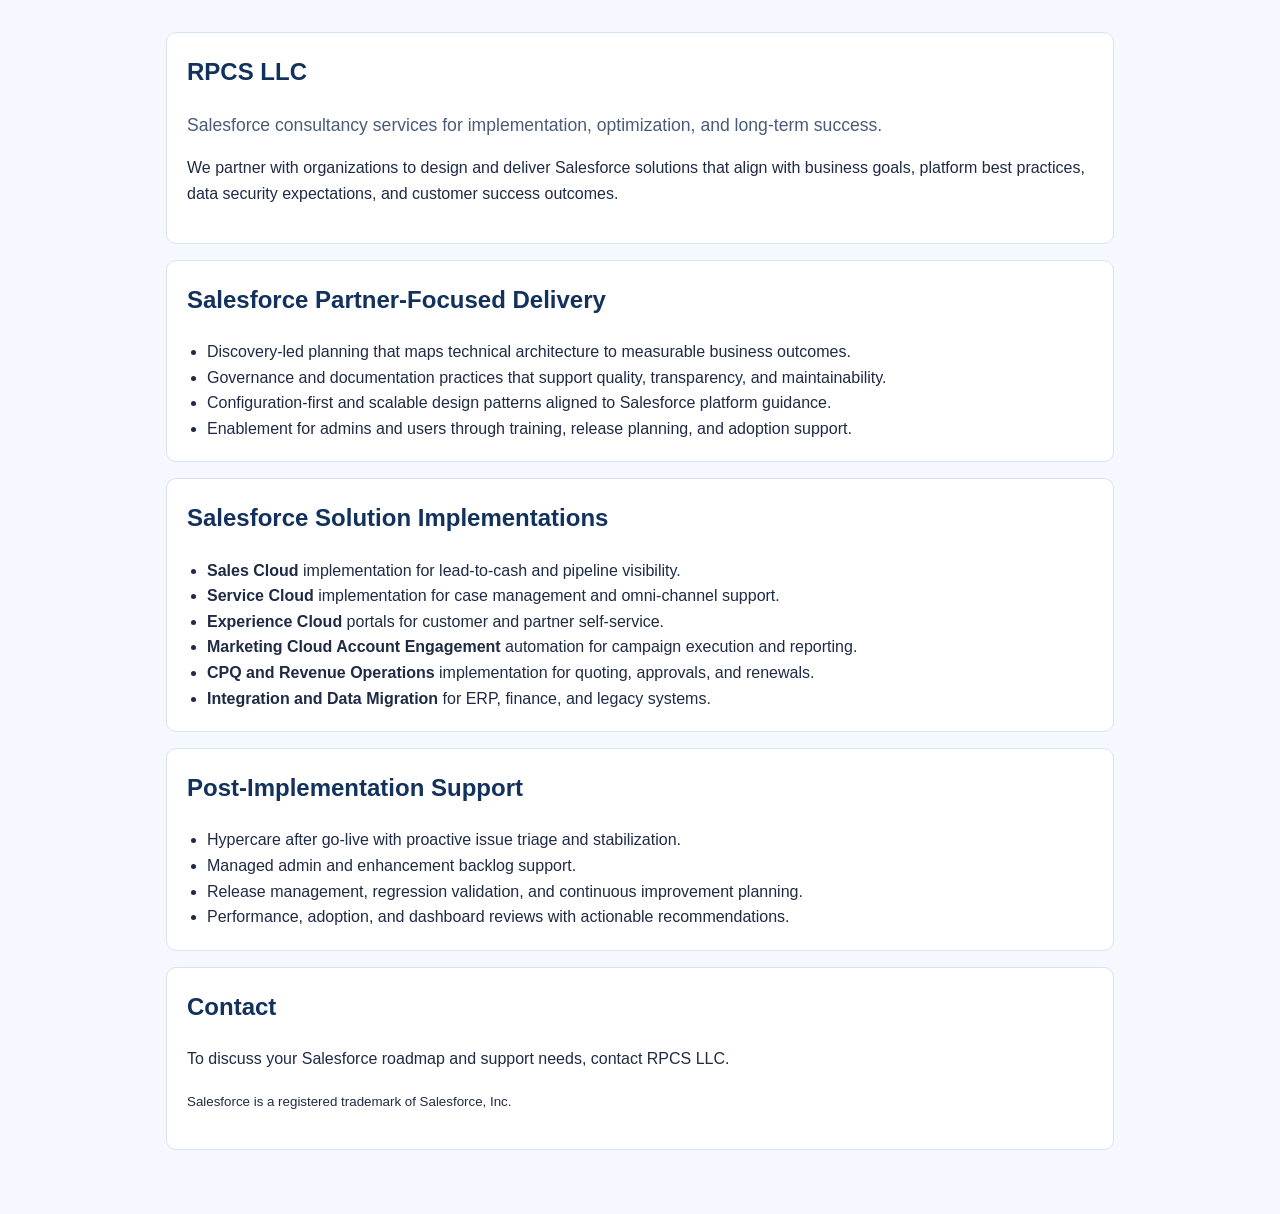
==== index.html @ acc28beb "feat: add Salesforce consultancy homepage" ====
<!doctype html>
<html lang="en">
<head>
  <meta charset="utf-8" />
  <meta name="viewport" content="width=device-width, initial-scale=1" />
  <title>RPCS LLC | Salesforce Consultancy</title>
  <meta
    name="description"
    content="RPCS LLC provides Salesforce consulting, implementation, and post-implementation support services."
  />
  <style>
    :root {
      color-scheme: light;
      --bg: #f5f8ff;
      --card: #ffffff;
      --text: #1f2a44;
      --accent: #0070d2;
      --muted: #4a5b78;
      --border: #d8e2f5;
    }

    * {
      box-sizing: border-box;
    }

    body {
      margin: 0;
      font-family: Arial, Helvetica, sans-serif;
      background: var(--bg);
      color: var(--text);
      line-height: 1.6;
    }

    main {
      max-width: 980px;
      margin: 0 auto;
      padding: 2rem 1rem 3rem;
    }

    .card {
      background: var(--card);
      border: 1px solid var(--border);
      border-radius: 10px;
      padding: 1.25rem;
      margin-bottom: 1rem;
    }

    h1,
    h2 {
      margin-top: 0;
      color: #12315d;
    }

    .tagline {
      margin: 0.5rem 0 0;
      color: var(--muted);
      font-size: 1.1rem;
    }

    ul {
      margin: 0.5rem 0 0;
      padding-left: 1.25rem;
    }

    a {
      color: var(--accent);
    }
  </style>
</head>
<body>
  <main>
    <section class="card">
      <h1>RPCS LLC</h1>
      <p class="tagline">Salesforce consultancy services for implementation, optimization, and long-term success.</p>
      <p>
        We partner with organizations to design and deliver Salesforce solutions that align with business goals,
        platform best practices, data security expectations, and customer success outcomes.
      </p>
    </section>

    <section class="card" aria-labelledby="partner-standards">
      <h2 id="partner-standards">Salesforce Partner-Focused Delivery</h2>
      <ul>
        <li>Discovery-led planning that maps technical architecture to measurable business outcomes.</li>
        <li>Governance and documentation practices that support quality, transparency, and maintainability.</li>
        <li>Configuration-first and scalable design patterns aligned to Salesforce platform guidance.</li>
        <li>Enablement for admins and users through training, release planning, and adoption support.</li>
      </ul>
    </section>

    <section class="card" aria-labelledby="solutions">
      <h2 id="solutions">Salesforce Solution Implementations</h2>
      <ul>
        <li><strong>Sales Cloud</strong> implementation for lead-to-cash and pipeline visibility.</li>
        <li><strong>Service Cloud</strong> implementation for case management and omni-channel support.</li>
        <li><strong>Experience Cloud</strong> portals for customer and partner self-service.</li>
        <li><strong>Marketing Cloud Account Engagement</strong> automation for campaign execution and reporting.</li>
        <li><strong>CPQ and Revenue Operations</strong> implementation for quoting, approvals, and renewals.</li>
        <li><strong>Integration and Data Migration</strong> for ERP, finance, and legacy systems.</li>
      </ul>
    </section>

    <section class="card" aria-labelledby="post-support">
      <h2 id="post-support">Post-Implementation Support</h2>
      <ul>
        <li>Hypercare after go-live with proactive issue triage and stabilization.</li>
        <li>Managed admin and enhancement backlog support.</li>
        <li>Release management, regression validation, and continuous improvement planning.</li>
        <li>Performance, adoption, and dashboard reviews with actionable recommendations.</li>
      </ul>
    </section>

    <section class="card">
      <h2>Contact</h2>
      <p>
        To discuss your Salesforce roadmap and support needs, contact RPCS LLC.
      </p>
      <p>
        <small>Salesforce is a registered trademark of Salesforce, Inc.</small>
      </p>
    </section>
  </main>
</body>
</html>
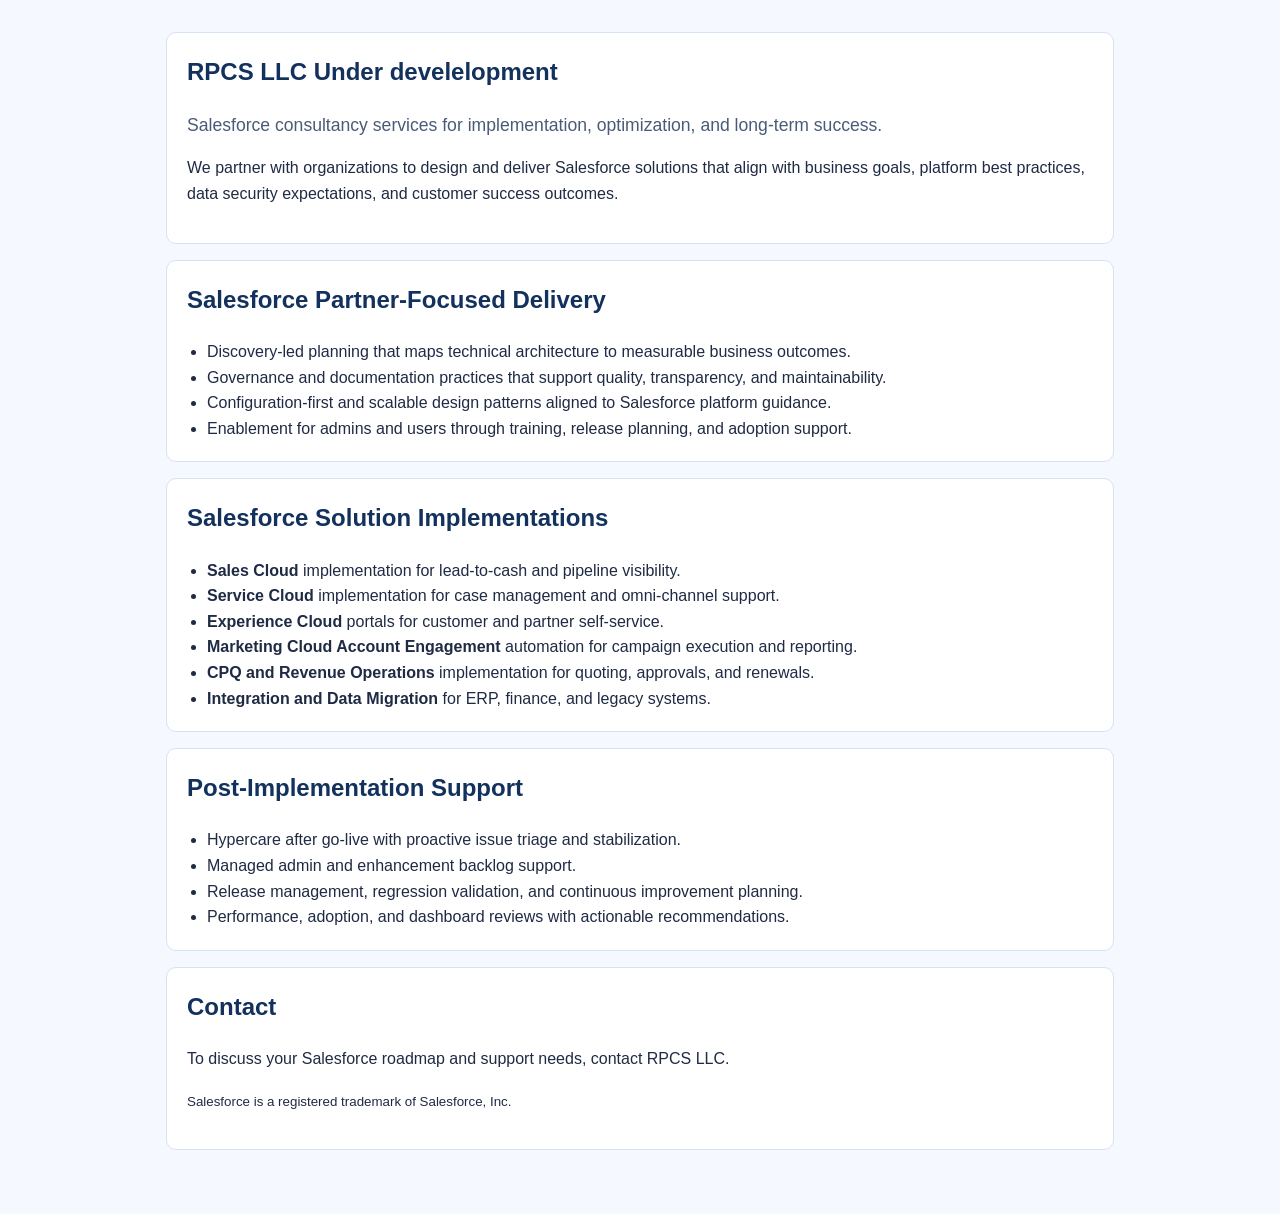
==== commit 53fe1424: "testing connection" ====
--- a/index.html
+++ b/index.html
@@ -70,7 +70,7 @@
 <body>
   <main>
     <section class="card">
-      <h1>RPCS LLC</h1>
+      <h1>RPCS LLC Under develelopment</h1>
       <p class="tagline">Salesforce consultancy services for implementation, optimization, and long-term success.</p>
       <p>
         We partner with organizations to design and deliver Salesforce solutions that align with business goals,
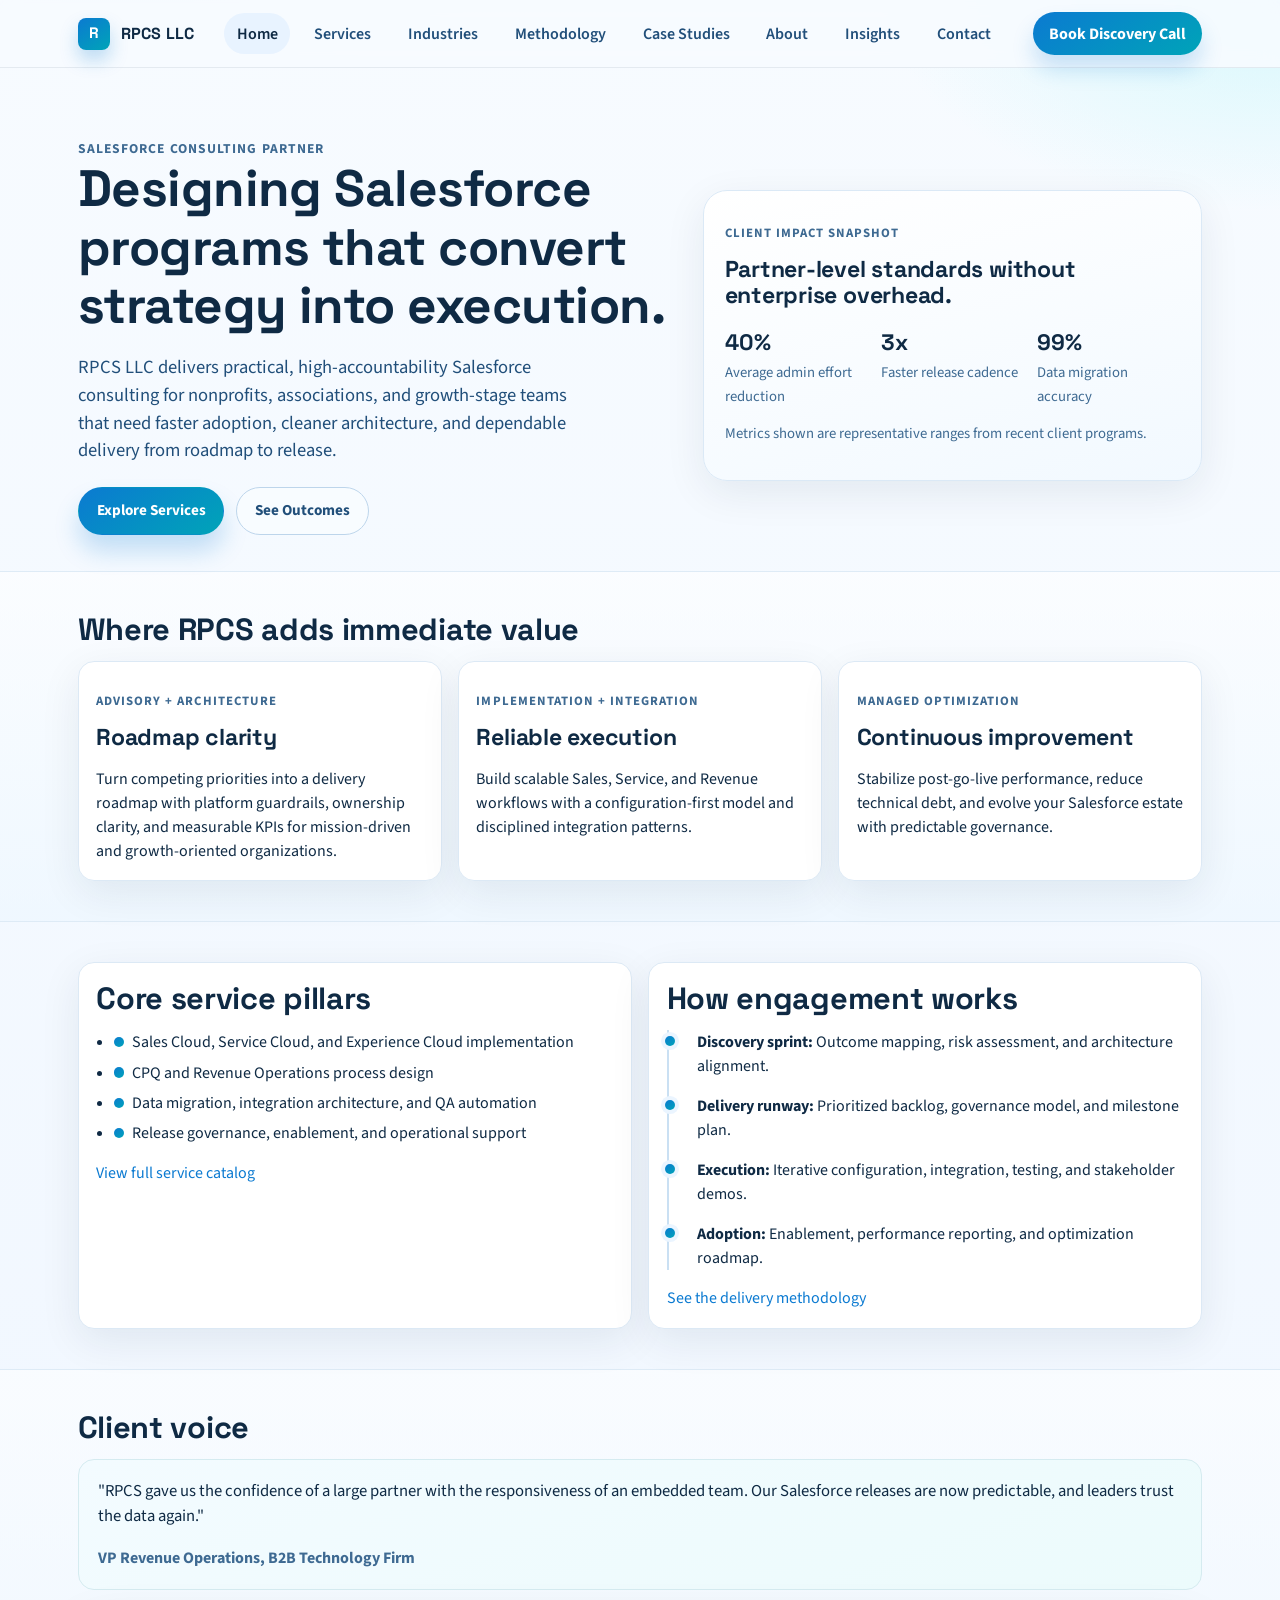
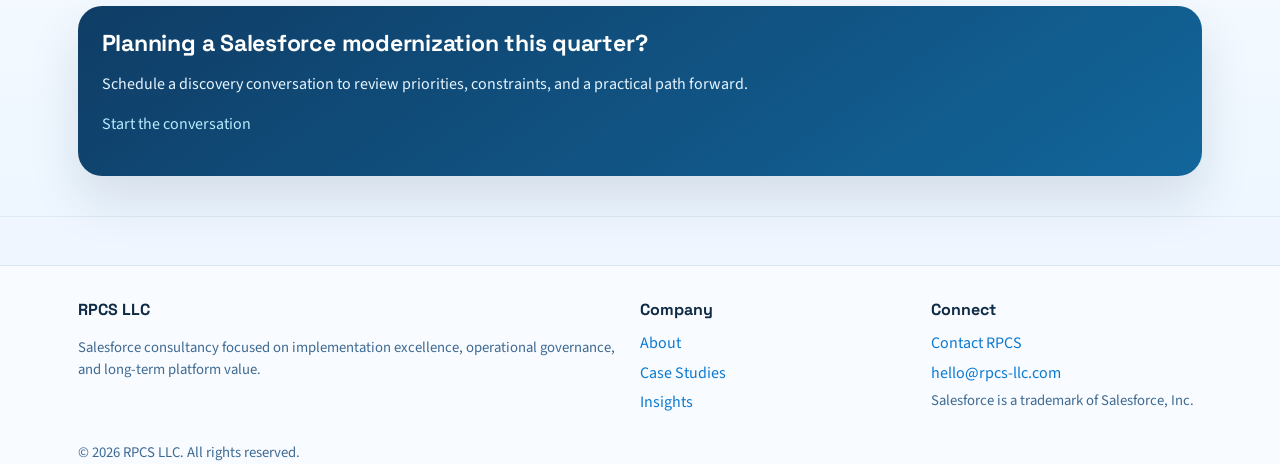
==== commit 3c7cb4b8: "initial changes and updating primary sectors." ====
--- a/index.html
+++ b/index.html
@@ -3,122 +3,161 @@
 <head>
   <meta charset="utf-8" />
   <meta name="viewport" content="width=device-width, initial-scale=1" />
-  <title>RPCS LLC | Salesforce Consultancy</title>
-  <meta
-    name="description"
-    content="RPCS LLC provides Salesforce consulting, implementation, and post-implementation support services."
-  />
-  <style>
-    :root {
-      color-scheme: light;
-      --bg: #f5f8ff;
-      --card: #ffffff;
-      --text: #1f2a44;
-      --accent: #0070d2;
-      --muted: #4a5b78;
-      --border: #d8e2f5;
-    }
-
-    * {
-      box-sizing: border-box;
-    }
-
-    body {
-      margin: 0;
-      font-family: Arial, Helvetica, sans-serif;
-      background: var(--bg);
-      color: var(--text);
-      line-height: 1.6;
-    }
-
-    main {
-      max-width: 980px;
-      margin: 0 auto;
-      padding: 2rem 1rem 3rem;
-    }
-
-    .card {
-      background: var(--card);
-      border: 1px solid var(--border);
-      border-radius: 10px;
-      padding: 1.25rem;
-      margin-bottom: 1rem;
-    }
-
-    h1,
-    h2 {
-      margin-top: 0;
-      color: #12315d;
-    }
-
-    .tagline {
-      margin: 0.5rem 0 0;
-      color: var(--muted);
-      font-size: 1.1rem;
-    }
-
-    ul {
-      margin: 0.5rem 0 0;
-      padding-left: 1.25rem;
-    }
-
-    a {
-      color: var(--accent);
-    }
-  </style>
+  <title>RPCS LLC | Salesforce Consulting Partner</title>
+  <meta name="description" content="RPCS LLC helps nonprofits, associations, and growth-stage teams implement, optimize, and scale Salesforce with accountable delivery and measurable business outcomes." />
+  <link rel="preconnect" href="https://fonts.googleapis.com" />
+  <link rel="preconnect" href="https://fonts.gstatic.com" crossorigin />
+  <link href="https://fonts.googleapis.com/css2?family=Source+Sans+3:wght@400;600;700&family=Space+Grotesk:wght@500;700&display=swap" rel="stylesheet" />
+  <link rel="stylesheet" href="assets/styles.css" />
 </head>
 <body>
+  <header class="site-header">
+    <div class="header-wrap">
+      <a class="brand" href="index.html" aria-label="RPCS home">
+        <span class="brand-mark">R</span>
+        <span>RPCS LLC</span>
+      </a>
+      <button class="nav-toggle" type="button" aria-label="Toggle menu" aria-expanded="false" data-nav-toggle>☰</button>
+      <nav class="main-nav" data-main-nav aria-label="Primary">
+        <ul>
+          <li><a href="index.html" data-nav-link>Home</a></li>
+          <li><a href="services.html" data-nav-link>Services</a></li>
+          <li><a href="industries.html" data-nav-link>Industries</a></li>
+          <li><a href="methodology.html" data-nav-link>Methodology</a></li>
+          <li><a href="case-studies.html" data-nav-link>Case Studies</a></li>
+          <li><a href="about.html" data-nav-link>About</a></li>
+          <li><a href="insights.html" data-nav-link>Insights</a></li>
+          <li><a href="contact.html" data-nav-link>Contact</a></li>
+        </ul>
+      </nav>
+      <a class="header-cta" href="contact.html">Book Discovery Call</a>
+    </div>
+  </header>
+
   <main>
-    <section class="card">
-      <h1>RPCS LLC Under develelopment</h1>
-      <p class="tagline">Salesforce consultancy services for implementation, optimization, and long-term success.</p>
-      <p>
-        We partner with organizations to design and deliver Salesforce solutions that align with business goals,
-        platform best practices, data security expectations, and customer success outcomes.
-      </p>
+    <section class="hero">
+      <div class="container hero-grid">
+        <div class="reveal">
+          <span class="eyebrow">Salesforce Consulting Partner</span>
+          <h1>Designing Salesforce programs that convert strategy into execution.</h1>
+          <p class="lead">RPCS LLC delivers practical, high-accountability Salesforce consulting for nonprofits, associations, and growth-stage teams that need faster adoption, cleaner architecture, and dependable delivery from roadmap to release.</p>
+          <div class="actions">
+            <a class="btn btn-primary" href="services.html">Explore Services</a>
+            <a class="btn btn-secondary" href="case-studies.html">See Outcomes</a>
+          </div>
+        </div>
+        <aside class="hero-card reveal" aria-label="Performance highlights">
+          <p class="kicker">Client impact snapshot</p>
+          <h3>Partner-level standards without enterprise overhead.</h3>
+          <div class="hero-stats">
+            <div>
+              <strong>40%</strong>
+              <span>Average admin effort reduction</span>
+            </div>
+            <div>
+              <strong>3x</strong>
+              <span>Faster release cadence</span>
+            </div>
+            <div>
+              <strong>99%</strong>
+              <span>Data migration accuracy</span>
+            </div>
+          </div>
+          <p class="small">Metrics shown are representative ranges from recent client programs.</p>
+        </aside>
+      </div>
     </section>
 
-    <section class="card" aria-labelledby="partner-standards">
-      <h2 id="partner-standards">Salesforce Partner-Focused Delivery</h2>
-      <ul>
-        <li>Discovery-led planning that maps technical architecture to measurable business outcomes.</li>
-        <li>Governance and documentation practices that support quality, transparency, and maintainability.</li>
-        <li>Configuration-first and scalable design patterns aligned to Salesforce platform guidance.</li>
-        <li>Enablement for admins and users through training, release planning, and adoption support.</li>
-      </ul>
+    <section class="section section-alt">
+      <div class="container">
+        <h2>Where RPCS adds immediate value</h2>
+        <div class="grid-3">
+          <article class="card reveal">
+            <p class="kicker">Advisory + architecture</p>
+            <h3>Roadmap clarity</h3>
+            <p>Turn competing priorities into a delivery roadmap with platform guardrails, ownership clarity, and measurable KPIs for mission-driven and growth-oriented organizations.</p>
+          </article>
+          <article class="card reveal">
+            <p class="kicker">Implementation + integration</p>
+            <h3>Reliable execution</h3>
+            <p>Build scalable Sales, Service, and Revenue workflows with a configuration-first model and disciplined integration patterns.</p>
+          </article>
+          <article class="card reveal">
+            <p class="kicker">Managed optimization</p>
+            <h3>Continuous improvement</h3>
+            <p>Stabilize post-go-live performance, reduce technical debt, and evolve your Salesforce estate with predictable governance.</p>
+          </article>
+        </div>
+      </div>
     </section>
 
-    <section class="card" aria-labelledby="solutions">
-      <h2 id="solutions">Salesforce Solution Implementations</h2>
-      <ul>
-        <li><strong>Sales Cloud</strong> implementation for lead-to-cash and pipeline visibility.</li>
-        <li><strong>Service Cloud</strong> implementation for case management and omni-channel support.</li>
-        <li><strong>Experience Cloud</strong> portals for customer and partner self-service.</li>
-        <li><strong>Marketing Cloud Account Engagement</strong> automation for campaign execution and reporting.</li>
-        <li><strong>CPQ and Revenue Operations</strong> implementation for quoting, approvals, and renewals.</li>
-        <li><strong>Integration and Data Migration</strong> for ERP, finance, and legacy systems.</li>
-      </ul>
+    <section class="section">
+      <div class="container grid-2">
+        <article class="card">
+          <h2>Core service pillars</h2>
+          <ul class="checklist">
+            <li><span class="icon-dot"></span>Sales Cloud, Service Cloud, and Experience Cloud implementation</li>
+            <li><span class="icon-dot"></span>CPQ and Revenue Operations process design</li>
+            <li><span class="icon-dot"></span>Data migration, integration architecture, and QA automation</li>
+            <li><span class="icon-dot"></span>Release governance, enablement, and operational support</li>
+          </ul>
+          <p><a href="services.html">View full service catalog</a></p>
+        </article>
+        <article class="card">
+          <h2>How engagement works</h2>
+          <ol class="timeline">
+            <li><strong>Discovery sprint:</strong> Outcome mapping, risk assessment, and architecture alignment.</li>
+            <li><strong>Delivery runway:</strong> Prioritized backlog, governance model, and milestone plan.</li>
+            <li><strong>Execution:</strong> Iterative configuration, integration, testing, and stakeholder demos.</li>
+            <li><strong>Adoption:</strong> Enablement, performance reporting, and optimization roadmap.</li>
+          </ol>
+          <p><a href="methodology.html">See the delivery methodology</a></p>
+        </article>
+      </div>
     </section>
 
-    <section class="card" aria-labelledby="post-support">
-      <h2 id="post-support">Post-Implementation Support</h2>
-      <ul>
-        <li>Hypercare after go-live with proactive issue triage and stabilization.</li>
-        <li>Managed admin and enhancement backlog support.</li>
-        <li>Release management, regression validation, and continuous improvement planning.</li>
-        <li>Performance, adoption, and dashboard reviews with actionable recommendations.</li>
-      </ul>
-    </section>
-
-    <section class="card">
-      <h2>Contact</h2>
-      <p>
-        To discuss your Salesforce roadmap and support needs, contact RPCS LLC.
-      </p>
-      <p>
-        <small>Salesforce is a registered trademark of Salesforce, Inc.</small>
-      </p>
+    <section class="section section-alt">
+      <div class="container">
+        <h2>Client voice</h2>
+        <div class="quote">
+          <p>"RPCS gave us the confidence of a large partner with the responsiveness of an embedded team. Our Salesforce releases are now predictable, and leaders trust the data again."</p>
+          <cite>VP Revenue Operations, B2B Technology Firm</cite>
+        </div>
+        <div class="contact-band">
+          <h3>Planning a Salesforce modernization this quarter?</h3>
+          <p>Schedule a discovery conversation to review priorities, constraints, and a practical path forward.</p>
+          <p><a href="contact.html">Start the conversation</a></p>
+        </div>
+      </div>
     </section>
   </main>
+
+  <footer class="footer">
+    <div class="footer-wrap">
+      <section>
+        <h4>RPCS LLC</h4>
+        <p class="small">Salesforce consultancy focused on implementation excellence, operational governance, and long-term platform value.</p>
+      </section>
+      <section>
+        <h4>Company</h4>
+        <ul>
+          <li><a href="about.html">About</a></li>
+          <li><a href="case-studies.html">Case Studies</a></li>
+          <li><a href="insights.html">Insights</a></li>
+        </ul>
+      </section>
+      <section>
+        <h4>Connect</h4>
+        <ul>
+          <li><a href="contact.html">Contact RPCS</a></li>
+          <li><a href="mailto:hello@rpcs-llc.com">hello@rpcs-llc.com</a></li>
+          <li class="small">Salesforce is a trademark of Salesforce, Inc.</li>
+        </ul>
+      </section>
+    </div>
+    <div class="container small">© <span data-year></span> RPCS LLC. All rights reserved.</div>
+  </footer>
+
+  <script src="assets/main.js" defer></script>
 </body>
 </html>
--- a/assets/styles.css
+++ b/assets/styles.css
@@ -0,0 +1,510 @@
+:root {
+  --font-display: "Space Grotesk", "Segoe UI", sans-serif;
+  --font-body: "Source Sans 3", "Segoe UI", sans-serif;
+  --ink-900: #0f2a44;
+  --ink-700: #214f7a;
+  --ink-500: #3e6a92;
+  --sky-500: #0b7ad1;
+  --teal-500: #00a4b8;
+  --mint-100: #ecfbfc;
+  --cloud-100: #f2f7ff;
+  --white: #ffffff;
+  --line: #d2e1f0;
+  --success: #1f9d66;
+  --radius-sm: 10px;
+  --radius-md: 16px;
+  --radius-lg: 24px;
+  --shadow-soft: 0 12px 40px rgba(15, 42, 68, 0.08);
+  --shadow-lift: 0 24px 52px rgba(15, 42, 68, 0.12);
+  --container: 1160px;
+}
+
+* {
+  box-sizing: border-box;
+}
+
+html,
+body {
+  margin: 0;
+  padding: 0;
+}
+
+body {
+  font-family: var(--font-body);
+  color: var(--ink-900);
+  background:
+    radial-gradient(1200px 600px at 10% -10%, #d6ecff 0%, transparent 45%),
+    radial-gradient(900px 480px at 100% 0%, #d7f8fc 0%, transparent 44%),
+    linear-gradient(180deg, #f7fbff 0%, #eff6ff 100%);
+  line-height: 1.5;
+}
+
+a {
+  color: var(--sky-500);
+  text-decoration: none;
+}
+
+a:hover {
+  text-decoration: underline;
+}
+
+.site-header {
+  position: sticky;
+  top: 0;
+  z-index: 20;
+  backdrop-filter: blur(10px);
+  background: rgba(247, 251, 255, 0.88);
+  border-bottom: 1px solid rgba(15, 42, 68, 0.08);
+}
+
+.header-wrap {
+  max-width: var(--container);
+  margin: 0 auto;
+  padding: 0.75rem 1.1rem;
+  display: flex;
+  align-items: center;
+  justify-content: space-between;
+  gap: 1rem;
+}
+
+.brand {
+  display: inline-flex;
+  align-items: center;
+  gap: 0.7rem;
+  font-family: var(--font-display);
+  font-weight: 700;
+  letter-spacing: 0.01em;
+  color: var(--ink-900);
+}
+
+.brand-mark {
+  width: 2rem;
+  height: 2rem;
+  border-radius: 8px;
+  display: grid;
+  place-items: center;
+  color: #fff;
+  font-size: 0.95rem;
+  background: linear-gradient(145deg, var(--sky-500), var(--teal-500));
+  box-shadow: 0 10px 18px rgba(11, 122, 209, 0.25);
+}
+
+.nav-toggle {
+  border: 0;
+  background: transparent;
+  color: var(--ink-700);
+  font-size: 1.25rem;
+  display: none;
+}
+
+.main-nav ul {
+  margin: 0;
+  padding: 0;
+  list-style: none;
+  display: flex;
+  align-items: center;
+  gap: 0.7rem;
+}
+
+.main-nav a {
+  display: inline-block;
+  padding: 0.55rem 0.8rem;
+  border-radius: 999px;
+  color: var(--ink-700);
+  font-weight: 600;
+  transition: all 180ms ease;
+}
+
+.main-nav a.active,
+.main-nav a:hover {
+  color: var(--ink-900);
+  text-decoration: none;
+  background: #e8f3ff;
+}
+
+.header-cta {
+  display: inline-flex;
+  align-items: center;
+  gap: 0.4rem;
+  white-space: nowrap;
+  border-radius: 999px;
+  color: var(--white);
+  padding: 0.6rem 1rem;
+  font-weight: 700;
+  background: linear-gradient(145deg, var(--sky-500), var(--teal-500));
+  box-shadow: 0 14px 22px rgba(11, 122, 209, 0.2);
+}
+
+.header-cta:hover {
+  text-decoration: none;
+  filter: brightness(1.04);
+}
+
+main {
+  min-height: 58vh;
+}
+
+.container {
+  max-width: var(--container);
+  margin: 0 auto;
+  padding: 0 1.1rem;
+}
+
+.hero {
+  padding: 4.25rem 0 2.25rem;
+}
+
+.hero-grid {
+  display: grid;
+  grid-template-columns: 1.2fr 1fr;
+  gap: 1.6rem;
+  align-items: center;
+}
+
+.eyebrow {
+  display: inline-flex;
+  align-items: center;
+  gap: 0.35rem;
+  font-size: 0.85rem;
+  text-transform: uppercase;
+  letter-spacing: 0.08em;
+  color: var(--ink-500);
+  font-weight: 700;
+}
+
+h1,
+h2,
+h3 {
+  font-family: var(--font-display);
+  line-height: 1.14;
+  letter-spacing: -0.01em;
+  margin-top: 0;
+  color: var(--ink-900);
+}
+
+h1 {
+  font-size: clamp(2rem, 4vw, 3.5rem);
+  margin-bottom: 1rem;
+}
+
+h2 {
+  font-size: clamp(1.5rem, 2.4vw, 2.4rem);
+  margin-bottom: 0.9rem;
+}
+
+h3 {
+  font-size: clamp(1.15rem, 1.8vw, 1.45rem);
+  margin-bottom: 0.55rem;
+}
+
+.lead {
+  color: var(--ink-700);
+  font-size: clamp(1rem, 1.45vw, 1.2rem);
+  max-width: 58ch;
+}
+
+.hero-card {
+  background: linear-gradient(165deg, #ffffff 0%, #f2f9ff 100%);
+  border: 1px solid #dbe9f6;
+  border-radius: var(--radius-lg);
+  padding: 1.3rem;
+  box-shadow: var(--shadow-soft);
+}
+
+.hero-stats {
+  margin-top: 1.1rem;
+  display: grid;
+  grid-template-columns: repeat(3, minmax(0, 1fr));
+  gap: 0.8rem;
+}
+
+.hero-stats strong {
+  display: block;
+  font-family: var(--font-display);
+  font-size: 1.4rem;
+}
+
+.hero-stats span {
+  color: var(--ink-500);
+  font-size: 0.92rem;
+}
+
+.actions {
+  margin-top: 1.35rem;
+  display: flex;
+  flex-wrap: wrap;
+  gap: 0.75rem;
+}
+
+.btn {
+  border: 1px solid transparent;
+  border-radius: 999px;
+  padding: 0.72rem 1.12rem;
+  font-weight: 700;
+  font-size: 0.95rem;
+  display: inline-flex;
+  align-items: center;
+  gap: 0.35rem;
+}
+
+.btn-primary {
+  color: #fff;
+  background: linear-gradient(145deg, var(--sky-500), var(--teal-500));
+  box-shadow: 0 16px 24px rgba(11, 122, 209, 0.22);
+}
+
+.btn-primary:hover {
+  filter: brightness(1.05);
+  text-decoration: none;
+}
+
+.btn-secondary {
+  color: var(--ink-700);
+  border-color: #bdd5eb;
+  background: #f8fcff;
+}
+
+.btn-secondary:hover {
+  text-decoration: none;
+  background: #eef7ff;
+}
+
+.section {
+  padding: 2.5rem 0;
+}
+
+.section-alt {
+  background: linear-gradient(180deg, rgba(255, 255, 255, 0.56), rgba(236, 247, 255, 0.56));
+  border-top: 1px solid #deebf6;
+  border-bottom: 1px solid #deebf6;
+}
+
+.grid-3,
+.grid-2,
+.grid-4 {
+  display: grid;
+  gap: 1rem;
+}
+
+.grid-2 {
+  grid-template-columns: repeat(2, minmax(0, 1fr));
+}
+
+.grid-3 {
+  grid-template-columns: repeat(3, minmax(0, 1fr));
+}
+
+.grid-4 {
+  grid-template-columns: repeat(4, minmax(0, 1fr));
+}
+
+.card {
+  background: #fff;
+  border: 1px solid #dce9f5;
+  border-radius: var(--radius-md);
+  padding: 1.1rem;
+  box-shadow: var(--shadow-soft);
+}
+
+.card p:last-child,
+.card ul:last-child {
+  margin-bottom: 0;
+}
+
+.kicker {
+  color: var(--ink-500);
+  text-transform: uppercase;
+  letter-spacing: 0.08em;
+  font-size: 0.8rem;
+  font-weight: 700;
+}
+
+.icon-dot {
+  width: 0.65rem;
+  height: 0.65rem;
+  border-radius: 50%;
+  background: linear-gradient(145deg, var(--sky-500), var(--teal-500));
+  display: inline-block;
+  margin-right: 0.5rem;
+}
+
+.checklist {
+  margin: 0;
+  padding-left: 1.1rem;
+}
+
+.checklist li {
+  margin: 0.4rem 0;
+}
+
+.timeline {
+  list-style: none;
+  margin: 0;
+  padding: 0;
+  border-left: 2px solid #cae0f3;
+}
+
+.timeline li {
+  margin-left: 1rem;
+  margin-bottom: 1rem;
+  padding-left: 0.8rem;
+  position: relative;
+}
+
+.timeline li::before {
+  content: "";
+  position: absolute;
+  width: 0.62rem;
+  height: 0.62rem;
+  border-radius: 50%;
+  left: -1.22rem;
+  top: 0.36rem;
+  background: linear-gradient(145deg, var(--sky-500), var(--teal-500));
+  box-shadow: 0 0 0 4px #ebf5ff;
+}
+
+.quote {
+  padding: 1.2rem;
+  border-radius: var(--radius-md);
+  background: linear-gradient(160deg, #f3fbff 0%, #ecfbfc 100%);
+  border: 1px solid #d5ebf0;
+}
+
+.quote p {
+  margin-top: 0;
+  font-size: 1.04rem;
+}
+
+.quote cite {
+  color: var(--ink-500);
+  font-style: normal;
+  font-weight: 700;
+}
+
+.contact-band {
+  margin-top: 1rem;
+  background: linear-gradient(145deg, #0f3d66, #12669b);
+  color: #e6f5ff;
+  border-radius: var(--radius-lg);
+  padding: 1.5rem;
+  box-shadow: var(--shadow-lift);
+}
+
+.contact-band h3 {
+  color: #fff;
+}
+
+.contact-band a {
+  color: #b6ecff;
+}
+
+.footer {
+  margin-top: 3rem;
+  border-top: 1px solid #d9e7f2;
+  background: rgba(255, 255, 255, 0.6);
+}
+
+.footer-wrap {
+  max-width: var(--container);
+  margin: 0 auto;
+  padding: 2rem 1.1rem 1.4rem;
+  display: grid;
+  grid-template-columns: 2fr 1fr 1fr;
+  gap: 1.2rem;
+}
+
+.footer h4 {
+  margin-top: 0;
+  margin-bottom: 0.55rem;
+  font-family: var(--font-display);
+}
+
+.footer ul {
+  list-style: none;
+  margin: 0;
+  padding: 0;
+}
+
+.footer li {
+  margin: 0.35rem 0;
+}
+
+.small {
+  color: var(--ink-500);
+  font-size: 0.92rem;
+}
+
+.reveal {
+  opacity: 0;
+  transform: translateY(16px);
+  animation: rise 650ms ease forwards;
+}
+
+.reveal:nth-child(2) {
+  animation-delay: 120ms;
+}
+
+.reveal:nth-child(3) {
+  animation-delay: 220ms;
+}
+
+@keyframes rise {
+  to {
+    opacity: 1;
+    transform: translateY(0);
+  }
+}
+
+@media (max-width: 1020px) {
+  .hero-grid,
+  .grid-4 {
+    grid-template-columns: 1fr 1fr;
+  }
+
+  .footer-wrap {
+    grid-template-columns: 1fr 1fr;
+  }
+}
+
+@media (max-width: 800px) {
+  .nav-toggle {
+    display: inline-block;
+  }
+
+  .main-nav {
+    position: absolute;
+    left: 0;
+    right: 0;
+    top: 100%;
+    background: rgba(247, 251, 255, 0.97);
+    border-bottom: 1px solid rgba(15, 42, 68, 0.08);
+    padding: 0.7rem 1rem 1rem;
+    display: none;
+  }
+
+  .main-nav.open {
+    display: block;
+  }
+
+  .main-nav ul {
+    flex-direction: column;
+    align-items: flex-start;
+  }
+
+  .header-cta {
+    display: none;
+  }
+
+  .hero {
+    padding-top: 2.6rem;
+  }
+
+  .hero-grid,
+  .grid-2,
+  .grid-3,
+  .grid-4,
+  .footer-wrap,
+  .hero-stats {
+    grid-template-columns: 1fr;
+  }
+}
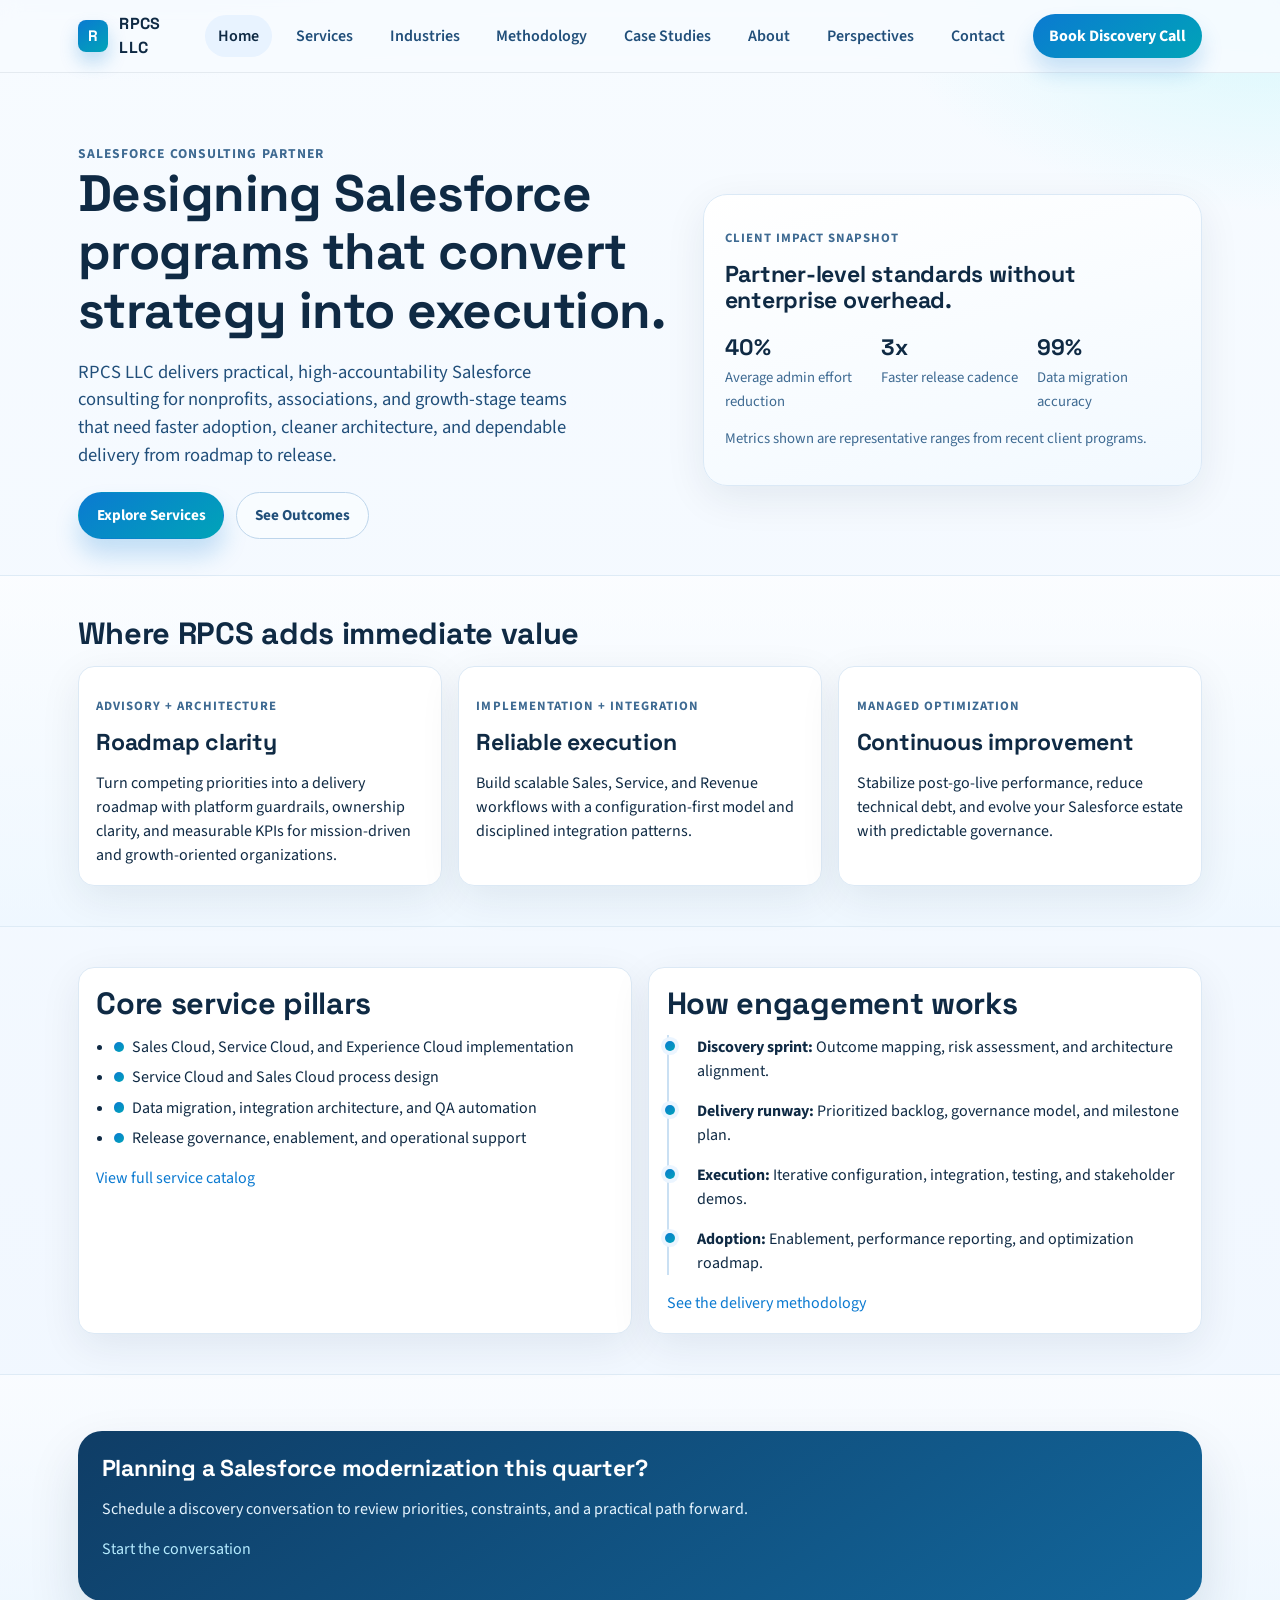
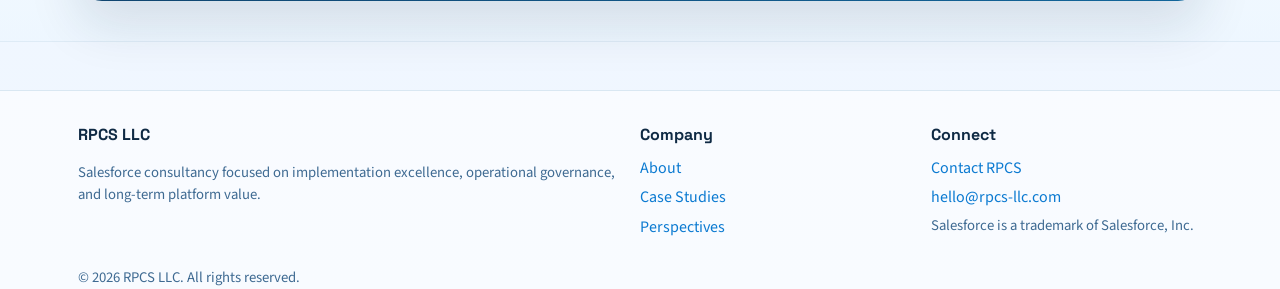
==== commit cae62d65: "content update" ====
--- a/index.html
+++ b/index.html
@@ -26,11 +26,11 @@
           <li><a href="methodology.html" data-nav-link>Methodology</a></li>
           <li><a href="case-studies.html" data-nav-link>Case Studies</a></li>
           <li><a href="about.html" data-nav-link>About</a></li>
-          <li><a href="insights.html" data-nav-link>Insights</a></li>
+          <li><a href="insights.html" data-nav-link>Perspectives</a></li>
           <li><a href="contact.html" data-nav-link>Contact</a></li>
         </ul>
       </nav>
-      <a class="header-cta" href="contact.html">Book Discovery Call</a>
+      <a class="header-cta" href="https://calendar.app.google/LEo6x3pdbBFuub6h9" data-discovery-link target="_blank" rel="noopener noreferrer">Book Discovery Call</a>
     </div>
   </header>
 
@@ -97,7 +97,7 @@
           <h2>Core service pillars</h2>
           <ul class="checklist">
             <li><span class="icon-dot"></span>Sales Cloud, Service Cloud, and Experience Cloud implementation</li>
-            <li><span class="icon-dot"></span>CPQ and Revenue Operations process design</li>
+            <li><span class="icon-dot"></span>Service Cloud and Sales Cloud process design</li>
             <li><span class="icon-dot"></span>Data migration, integration architecture, and QA automation</li>
             <li><span class="icon-dot"></span>Release governance, enablement, and operational support</li>
           </ul>
@@ -118,11 +118,13 @@
 
     <section class="section section-alt">
       <div class="container">
+        <!--
         <h2>Client voice</h2>
         <div class="quote">
           <p>"RPCS gave us the confidence of a large partner with the responsiveness of an embedded team. Our Salesforce releases are now predictable, and leaders trust the data again."</p>
-          <cite>VP Revenue Operations, B2B Technology Firm</cite>
+          <cite>VP Sales Operations, B2B Technology Firm</cite>
         </div>
+        -->
         <div class="contact-band">
           <h3>Planning a Salesforce modernization this quarter?</h3>
           <p>Schedule a discovery conversation to review priorities, constraints, and a practical path forward.</p>
@@ -143,7 +145,7 @@
         <ul>
           <li><a href="about.html">About</a></li>
           <li><a href="case-studies.html">Case Studies</a></li>
-          <li><a href="insights.html">Insights</a></li>
+          <li><a href="insights.html">Perspectives</a></li>
         </ul>
       </section>
       <section>
@@ -158,6 +160,7 @@
     <div class="container small">© <span data-year></span> RPCS LLC. All rights reserved.</div>
   </footer>
 
+  <script src="assets/config.js" defer></script>
   <script src="assets/main.js" defer></script>
 </body>
 </html>
--- a/assets/styles.css
+++ b/assets/styles.css
@@ -109,6 +109,7 @@
 .main-nav a {
   display: inline-block;
   padding: 0.55rem 0.8rem;
+  white-space: nowrap;
   border-radius: 999px;
   color: var(--ink-700);
   font-weight: 600;
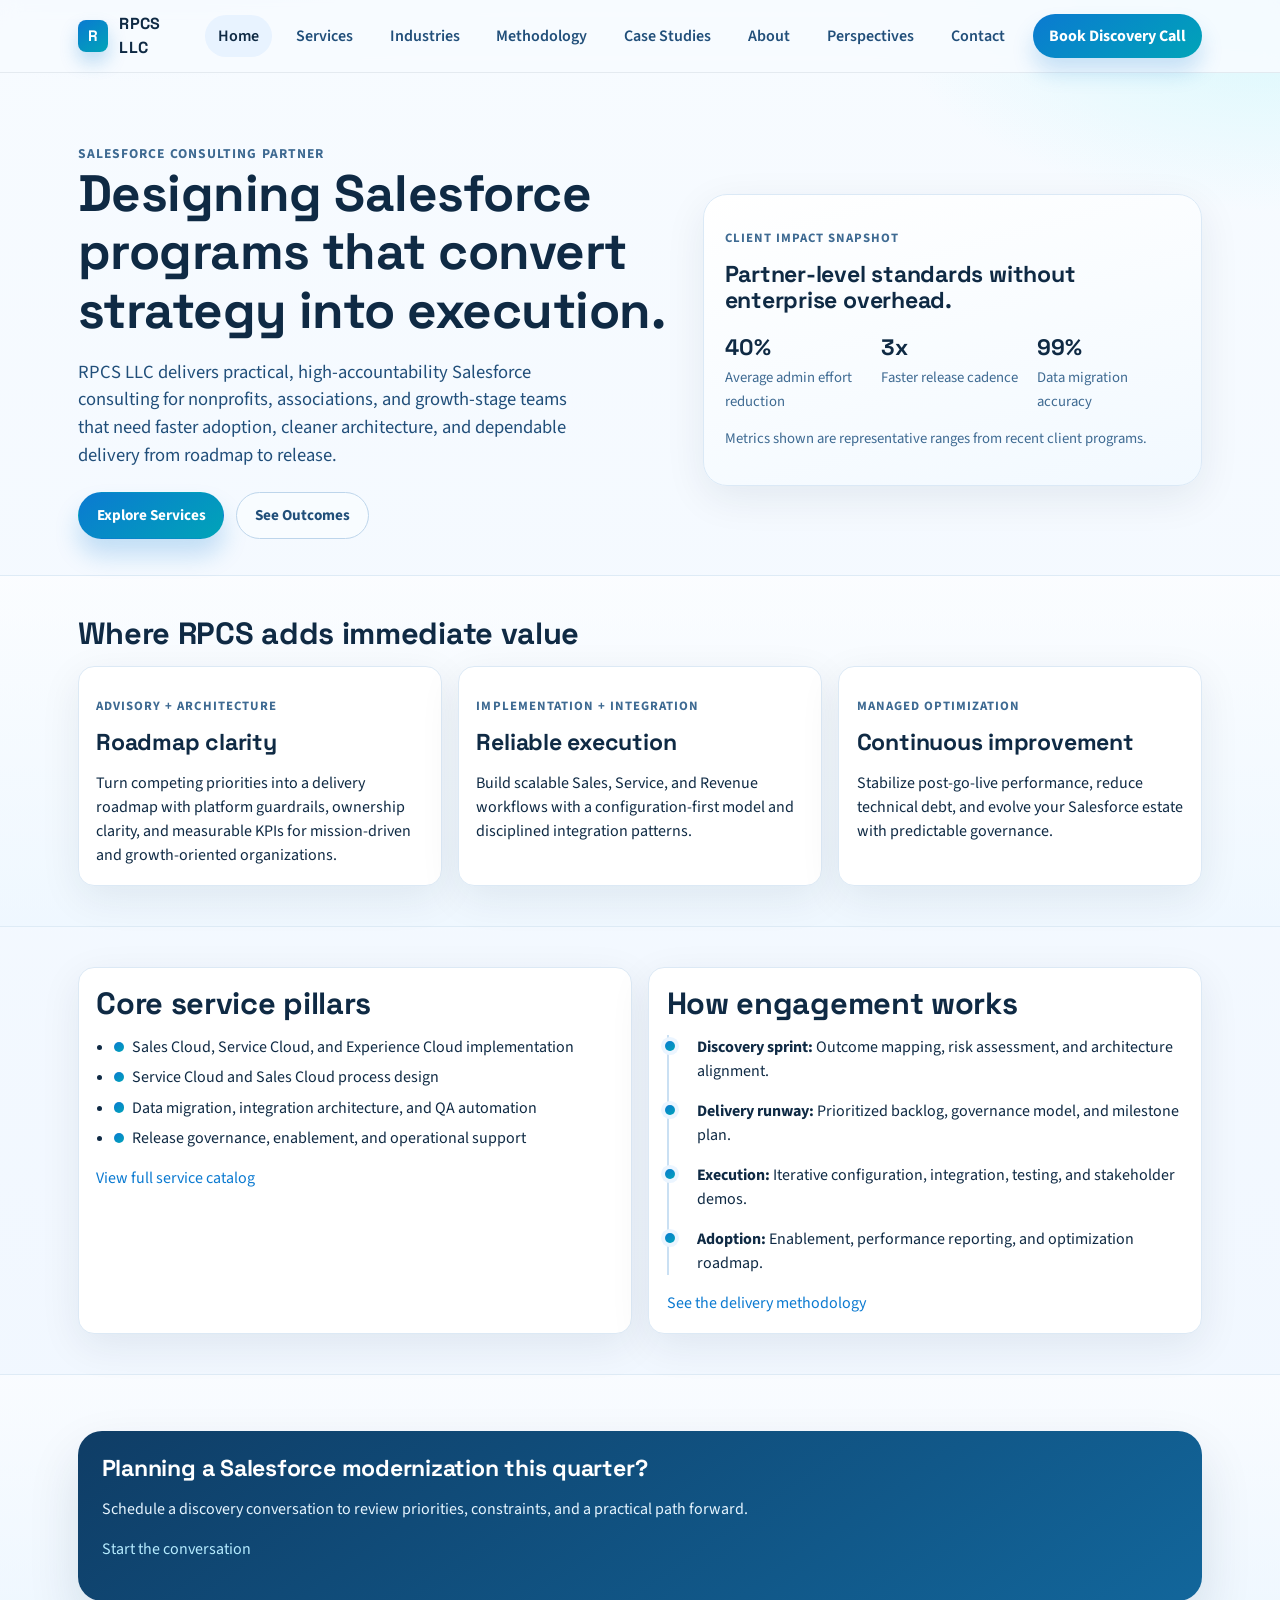
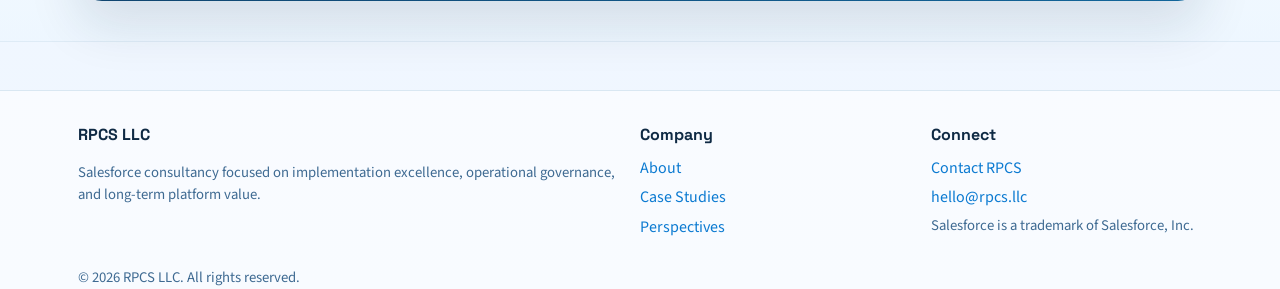
==== commit 61853c6a: "updating email address" ====
--- a/index.html
+++ b/index.html
@@ -152,7 +152,7 @@
         <h4>Connect</h4>
         <ul>
           <li><a href="contact.html">Contact RPCS</a></li>
-          <li><a href="mailto:hello@rpcs-llc.com">hello@rpcs-llc.com</a></li>
+          <li><a href="mailto:hello@rpcs.llc">hello@rpcs.llc</a></li>
           <li class="small">Salesforce is a trademark of Salesforce, Inc.</li>
         </ul>
       </section>
